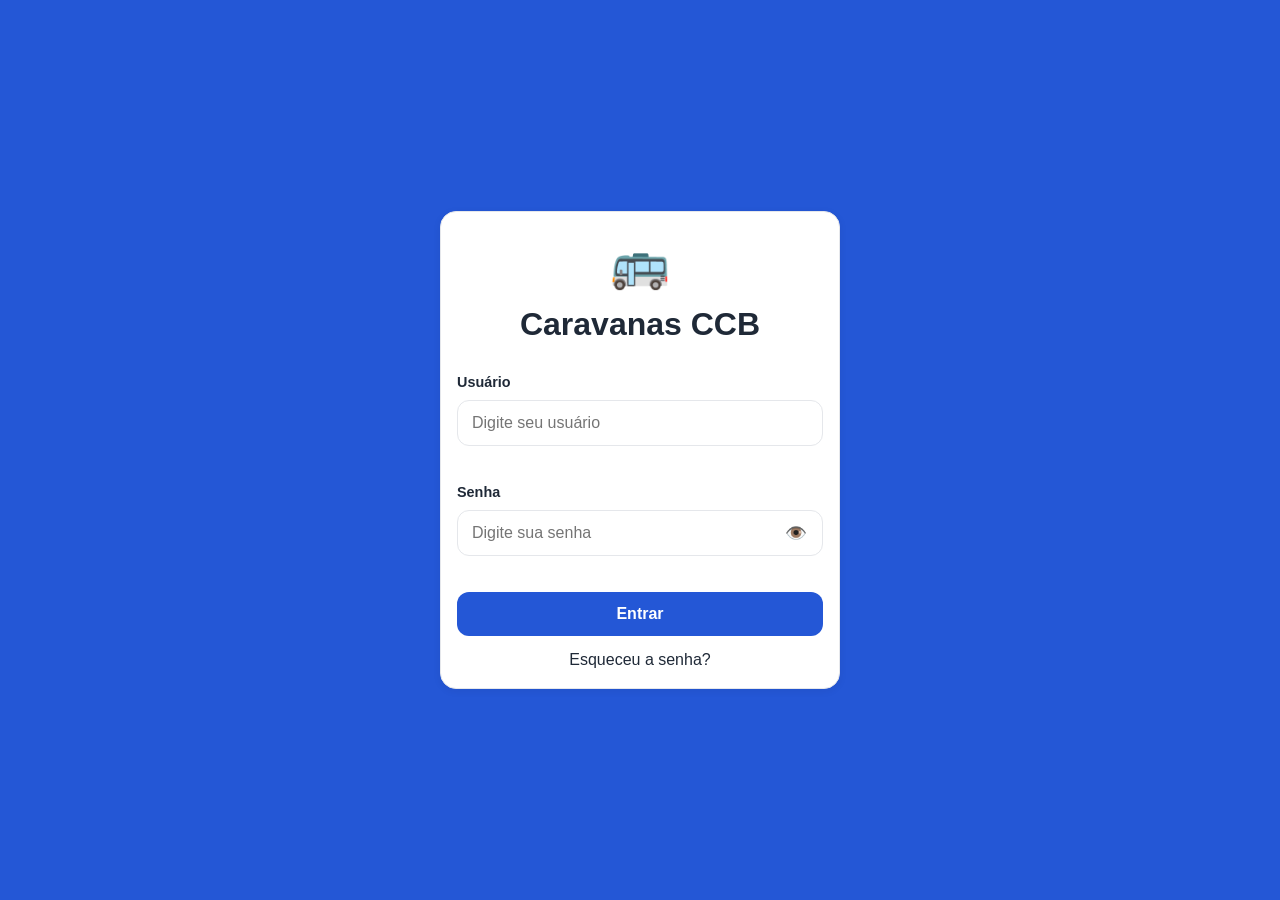
==== pages/associar-participante.html @ 1ebe8676 "first commit of the project" ====
<!DOCTYPE html>
<html lang="pt-BR">
<head>
    <meta charset="UTF-8">
    <meta name="viewport" content="width=device-width, initial-scale=1.0">
    <title>Associar Participante</title>
    <link rel="stylesheet" href="../css/variables.css">
    <link rel="stylesheet" href="../css/reset.css">
    <link rel="stylesheet" href="../css/global.css">
    <link rel="stylesheet" href="../css/components.css">
    <link rel="stylesheet" href="../css/responsive.css">
</head>
<body data-page="associar">
    <header class="page-header">
        <div class="page-header-inner">
            <button class="icon-button" id="backTop" aria-label="Voltar">←</button>
            <h1 class="page-title">Associar Participante</h1>
            <span style="width:40px;"></span>
        </div>
    </header>
    <main id="app" class="page">
        <div class="form-field">
            <label class="form-label" for="caravanaSelect">Caravana</label>
            <select class="form-select" id="caravanaSelect"></select>
        </div>
        <div class="search-field">
            <span class="search-icon" aria-hidden="true">🔍</span>
            <label class="sr-only" for="searchDisponiveis">Pesquisar participantes</label>
            <input class="form-input" id="searchDisponiveis" type="search" placeholder="Pesquisar participantes" autocomplete="off">
        </div>
        <h2>Disponíveis</h2>
        <div id="disponiveisList" class="participante-list" style="margin:12px 0 24px;"></div>
        <h2 id="addedCount">Participantes adicionados (0)</h2>
        <div id="adicionadosList" class="participante-list" style="margin-top:12px;"></div>
        <div class="form-actions">
            <button class="btn btn-secondary" id="cancelAssoc">Cancelar</button>
            <button class="btn btn-primary" id="saveAssoc">Salvar</button>
        </div>
    </main>
    <nav class="bottom-nav" aria-label="Navegação principal">
        <div class="bottom-nav-inner">
            <button class="bottom-nav-item" data-nav="dashboard.html"><span class="bottom-nav-icon" aria-hidden="true">🏠</span><span>Início</span></button>
            <button class="bottom-nav-item" data-nav="caravanas.html"><span class="bottom-nav-icon" aria-hidden="true">🚌</span><span>Caravanas</span></button>
            <button class="bottom-nav-item" data-nav="participantes.html"><span class="bottom-nav-icon" aria-hidden="true">👥</span><span>Participantes</span></button>
            <button class="bottom-nav-item" data-nav="pesquisar-participante.html"><span class="bottom-nav-icon" aria-hidden="true">⋯</span><span>Mais</span></button>
        </div>
    </nav>
    <script src="../js/storage.js"></script>
    <script src="../js/seed.js"></script>
    <script src="../js/state.js"></script>
    <script src="../js/utils.js"></script>
    <script src="../js/validation.js"></script>
    <script src="../js/caravanas.js"></script>
    <script src="../js/participantes.js"></script>
    <script src="../js/associacoes.js"></script>
    <script src="../js/navigation.js"></script>
    <script src="../js/app.js"></script>
    <script>
        document.getElementById('backTop').addEventListener('click', function () { goBack('caravanas.html'); });
    </script>
</body>
</html>
---- css/variables.css ----
:root {
    --color-primary: #2457d6;
    --color-primary-dark: #1743ad;
    --color-primary-light: #e8eefc;
    --color-success: #1e9b50;
    --color-success-bg: #e6f6ec;
    --color-danger: #e53935;
    --color-danger-bg: #fdecea;
    --color-warning: #f59e0b;
    --color-warning-bg: #fef5e3;
    --color-info: #3b82f6;
    --color-background: #f8f9fc;
    --color-surface: #ffffff;
    --color-text: #1f2937;
    --color-text-secondary: #6b7280;
    --color-border: #e5e7eb;
    --radius-sm: 8px;
    --radius-md: 12px;
    --radius-lg: 16px;
    --spacing-xs: 4px;
    --spacing-sm: 8px;
    --spacing-md: 16px;
    --spacing-lg: 24px;
    --spacing-xl: 32px;
    --shadow-sm: 0 2px 8px rgba(0, 0, 0, 0.06);
    --shadow-md: 0 6px 18px rgba(0, 0, 0, 0.08);
    --max-width: 1200px;
    --bottom-nav-height: 64px;
}
---- css/global.css ----
body {
    font-family: Arial, Helvetica, sans-serif;
    background: var(--color-background);
    color: var(--color-text);
    line-height: 1.5;
}

#app {
    min-height: 100vh;
}

.container {
    width: min(100%, var(--max-width));
    margin: 0 auto;
    padding: var(--spacing-md);
    padding-bottom: calc(var(--bottom-nav-height) + var(--spacing-md));
}

.page-header {
    display: flex;
    align-items: center;
    gap: var(--spacing-md);
    min-height: 56px;
    padding: var(--spacing-sm) var(--spacing-md);
    background: var(--color-surface);
    border-bottom: 1px solid var(--color-border);
    position: sticky;
    top: 0;
    z-index: 10;
}

.page-header-inner {
    width: min(100%, var(--max-width));
    margin: 0 auto;
    display: flex;
    align-items: center;
    gap: var(--spacing-md);
}

.page-title {
    font-size: 1.125rem;
    font-weight: 700;
    flex: 1;
    text-align: center;
}

.page-header .page-title {
    text-align: center;
}

.page-subtitle {
    color: var(--color-text-secondary);
    font-size: 0.9rem;
    margin-bottom: var(--spacing-md);
}

main.page {
    width: min(100%, var(--max-width));
    margin: 0 auto;
    padding: var(--spacing-md);
    padding-bottom: calc(var(--bottom-nav-height) + var(--spacing-lg));
}

button:focus-visible,
input:focus-visible,
select:focus-visible,
a:focus-visible {
    outline: 3px solid rgba(36, 87, 214, 0.25);
    outline-offset: 2px;
}

.info-note {
    background: var(--color-primary-light);
    border: 1px solid var(--color-border);
    border-radius: var(--radius-md);
    padding: var(--spacing-sm) var(--spacing-md);
    font-size: 0.85rem;
    color: var(--color-text-secondary);
    margin-bottom: var(--spacing-md);
}

.sr-only {
    position: absolute;
    width: 1px;
    height: 1px;
    overflow: hidden;
    clip: rect(0, 0, 0, 0);
}
---- css/components.css ----
/* Botões */
.btn {
    min-height: 44px;
    padding: 10px 18px;
    border: none;
    border-radius: var(--radius-md);
    font-weight: 600;
    cursor: pointer;
    transition: transform 0.2s ease, opacity 0.2s ease;
    display: inline-flex;
    align-items: center;
    justify-content: center;
    gap: var(--spacing-sm);
    font-size: 1rem;
}

.btn:active {
    transform: scale(0.98);
}

.btn-primary {
    background: var(--color-primary);
    color: #fff;
}

.btn-primary:hover {
    background: var(--color-primary-dark);
}

.btn-success {
    background: var(--color-success);
    color: #fff;
}

.btn-danger {
    background: var(--color-danger);
    color: #fff;
}

.btn-secondary {
    background: var(--color-surface);
    color: var(--color-text);
    border: 1px solid var(--color-border);
}

.btn-block {
    width: 100%;
}

.btn:disabled {
    opacity: 0.5;
    cursor: not-allowed;
}

.icon-button {
    width: 40px;
    height: 40px;
    border-radius: 50%;
    border: 1px solid var(--color-border);
    background: var(--color-surface);
    cursor: pointer;
    display: inline-flex;
    align-items: center;
    justify-content: center;
    font-size: 1.2rem;
    flex-shrink: 0;
}

/* Formulários */
.form-field {
    display: flex;
    flex-direction: column;
    gap: 6px;
    margin-bottom: var(--spacing-md);
}

.form-label {
    font-weight: 600;
    font-size: 0.9rem;
}

.form-input, .form-select {
    min-height: 44px;
    padding: 10px 14px;
    border: 1px solid var(--color-border);
    border-radius: var(--radius-md);
    background: var(--color-surface);
    font-size: 1rem;
    width: 100%;
}

.form-input:focus, .form-select:focus {
    border-color: var(--color-primary);
}

.form-input-invalid {
    border-color: var(--color-danger);
}

.form-error {
    color: var(--color-danger);
    font-size: 0.8rem;
    min-height: 1.1em;
}

.form-actions {
    display: flex;
    gap: var(--spacing-md);
    margin-top: var(--spacing-lg);
}

.form-actions .btn {
    flex: 1;
}

/* Cards */
.card {
    background: var(--color-surface);
    border: 1px solid var(--color-border);
    border-radius: var(--radius-lg);
    box-shadow: var(--shadow-sm);
    padding: var(--spacing-md);
    transition: transform 0.2s ease, box-shadow 0.2s ease;
}

.card-clickable {
    cursor: pointer;
}

.card-clickable:hover {
    transform: translateY(-2px);
    box-shadow: var(--shadow-md);
}

.caravana-card {
    display: flex;
    gap: var(--spacing-md);
    align-items: center;
    margin-bottom: var(--spacing-md);
    border-left: 5px solid var(--color-primary);
}

.caravana-card-body {
    flex: 1;
}

.caravana-card-route {
    font-weight: 700;
    font-size: 1rem;
}

.caravana-card-meta {
    color: var(--color-text-secondary);
    font-size: 0.85rem;
}

.caravana-card-arrow {
    color: var(--color-text-secondary);
    font-size: 1.4rem;
}

.participante-card {
    display: flex;
    align-items: center;
    gap: var(--spacing-md);
    margin-bottom: var(--spacing-sm);
}

.participante-card-info {
    flex: 1;
    min-width: 0;
}

.participante-card-name {
    font-weight: 600;
}

.participante-card-cpf {
    color: var(--color-text-secondary);
    font-size: 0.85rem;
}

/* Avatar */
.avatar {
    width: 44px;
    height: 44px;
    border-radius: 50%;
    background: var(--color-primary-light);
    color: var(--color-primary-dark);
    display: inline-flex;
    align-items: center;
    justify-content: center;
    font-weight: 700;
    flex-shrink: 0;
    text-transform: uppercase;
}

.avatar-lg {
    width: 64px;
    height: 64px;
    font-size: 1.4rem;
}

/* Badges */
.status-badge {
    display: inline-block;
    padding: 4px 12px;
    border-radius: 999px;
    font-size: 0.8rem;
    font-weight: 700;
}

.status-paid {
    background: var(--color-success-bg);
    color: var(--color-success);
}

.status-pending {
    background: var(--color-danger-bg);
    color: var(--color-danger);
}

/* Busca */
.search-field {
    position: relative;
    margin-bottom: var(--spacing-md);
}

.search-field .form-input {
    padding-left: 40px;
}

.search-icon {
    position: absolute;
    left: 12px;
    top: 50%;
    transform: translateY(-50%);
    color: var(--color-text-secondary);
}

/* Filtros */
.filter-row {
    display: flex;
    gap: var(--spacing-sm);
    margin-bottom: var(--spacing-md);
}

.filter-btn {
    flex: 1;
    min-height: 40px;
    border-radius: 999px;
    border: 1px solid var(--color-border);
    background: var(--color-surface);
    cursor: pointer;
    font-weight: 600;
    font-size: 0.9rem;
}

.filter-btn.active {
    background: var(--color-primary);
    color: #fff;
    border-color: var(--color-primary);
}

/* Bottom nav */
.bottom-nav {
    position: fixed;
    bottom: 0;
    left: 0;
    right: 0;
    background: var(--color-surface);
    border-top: 1px solid var(--color-border);
    display: flex;
    height: var(--bottom-nav-height);
    z-index: 20;
}

.bottom-nav-inner {
    width: min(100%, var(--max-width));
    margin: 0 auto;
    display: flex;
}

.bottom-nav-item {
    flex: 1;
    display: flex;
    flex-direction: column;
    align-items: center;
    justify-content: center;
    gap: 2px;
    color: var(--color-text-secondary);
    font-size: 0.75rem;
    font-weight: 600;
    border: none;
    background: none;
    cursor: pointer;
}

.bottom-nav-item.active {
    color: var(--color-primary);
}

.bottom-nav-icon {
    font-size: 1.3rem;
}

/* Abas */
.tabs {
    display: flex;
    gap: var(--spacing-sm);
    margin: var(--spacing-md) 0;
    border-bottom: 1px solid var(--color-border);
}

.tab-btn {
    flex: 1;
    padding: 12px;
    border: none;
    background: none;
    font-weight: 700;
    cursor: pointer;
    color: var(--color-text-secondary);
    border-bottom: 3px solid transparent;
}

.tab-btn.active {
    color: var(--color-primary);
    border-bottom-color: var(--color-primary);
}

/* Modal */
.modal-overlay {
    position: fixed;
    inset: 0;
    background: rgba(0, 0, 0, 0.45);
    display: flex;
    align-items: center;
    justify-content: center;
    padding: var(--spacing-md);
    z-index: 50;
}

.modal-overlay[hidden] {
    display: none;
}

.modal {
    background: var(--color-surface);
    border-radius: var(--radius-lg);
    padding: var(--spacing-lg);
    width: min(100%, 420px);
    box-shadow: var(--shadow-md);
}

.modal-actions {
    display: flex;
    gap: var(--spacing-md);
    margin-top: var(--spacing-lg);
}

.modal-actions .btn {
    flex: 1;
}

/* Toast */
.toast-container {
    position: fixed;
    bottom: calc(var(--bottom-nav-height) + var(--spacing-md));
    left: 50%;
    transform: translateX(-50%);
    z-index: 60;
    display: flex;
    flex-direction: column;
    gap: var(--spacing-sm);
    width: min(92%, 420px);
}

.toast {
    padding: 12px 16px;
    border-radius: var(--radius-md);
    color: #fff;
    font-weight: 600;
    box-shadow: var(--shadow-md);
    animation: toast-in 0.2s ease;
}

.toast-success { background: var(--color-success); }
.toast-error { background: var(--color-danger); }
.toast-info { background: var(--color-info); }

@keyframes toast-in {
    from { opacity: 0; transform: translateY(8px); }
    to { opacity: 1; transform: none; }
}

/* Empty state */
.empty-state {
    text-align: center;
    padding: var(--spacing-xl);
    color: var(--color-text-secondary);
}

/* Resumo */
.summary-row {
    display: grid;
    grid-template-columns: repeat(3, 1fr);
    gap: var(--spacing-md);
    margin-bottom: var(--spacing-md);
}

.summary-card {
    text-align: center;
}

.summary-card strong {
    display: block;
    font-size: 1.6rem;
}

.summary-card span {
    color: var(--color-text-secondary);
    font-size: 0.85rem;
}

/* Lista numerada */
.ordered-list {
    display: flex;
    flex-direction: column;
    gap: var(--spacing-sm);
}

.ordered-list-item {
    display: flex;
    align-items: center;
    gap: var(--spacing-md);
}

/* Dashboard */
.hero-card {
    background: var(--color-primary);
    color: #fff;
    border-radius: var(--radius-lg);
    padding: var(--spacing-lg);
    margin-bottom: var(--spacing-md);
}

.shortcut-grid {
    display: grid;
    grid-template-columns: 1fr 1fr;
    gap: var(--spacing-md);
    margin-bottom: var(--spacing-lg);
}

.shortcut-card {
    text-align: center;
    padding: var(--spacing-lg) var(--spacing-md);
}

.shortcut-card .shortcut-icon {
    font-size: 2rem;
    display: block;
    margin-bottom: var(--spacing-sm);
}

/* Login */
.login-page {
    min-height: 100vh;
    background: var(--color-primary);
    display: flex;
    align-items: center;
    justify-content: center;
    padding: var(--spacing-md);
}

.login-card {
    width: min(100%, 400px);
}

.login-logo {
    font-size: 3rem;
    text-align: center;
}

.login-title {
    text-align: center;
    margin-bottom: var(--spacing-lg);
}

.password-wrap {
    position: relative;
}

.password-toggle {
    position: absolute;
    right: 8px;
    top: 50%;
    transform: translateY(-50%);
    border: none;
    background: none;
    cursor: pointer;
    font-size: 1.1rem;
    padding: 8px;
}

/* Ações de linha */
.row-actions {
    display: flex;
    gap: var(--spacing-sm);
}

.btn-icon {
    min-width: 40px;
    min-height: 40px;
    border-radius: var(--radius-sm);
    border: 1px solid var(--color-border);
    background: var(--color-surface);
    cursor: pointer;
    font-size: 1rem;
}

.btn-icon-danger {
    color: var(--color-danger);
    border-color: var(--color-danger);
}
---- css/responsive.css ----
@media (min-width: 768px) {
    .shortcut-grid {
        grid-template-columns: repeat(4, 1fr);
    }

    .caravana-list, .participante-list {
        display: grid;
        grid-template-columns: 1fr 1fr;
        gap: var(--spacing-md);
    }

    .caravana-list .caravana-card,
    .participante-list .participante-card {
        margin-bottom: 0;
    }

    .form-actions {
        max-width: 480px;
    }
}

@media (min-width: 1024px) {
    .caravana-list {
        grid-template-columns: 1fr 1fr 1fr;
    }

    .participante-list {
        grid-template-columns: 1fr 1fr;
    }

    .bottom-nav-icon {
        font-size: 1.1rem;
    }
}

@media print {
    .bottom-nav, .page-header, .no-print, .toast-container, .form-actions, .btn {
        display: none !important;
    }

    body {
        background: #fff;
    }

    main.page, .container {
        padding: 0;
        max-width: 100%;
    }

    .card {
        box-shadow: none;
        break-inside: avoid;
    }
}

@media (prefers-reduced-motion: reduce) {
    *,
    *::before,
    *::after {
        animation-duration: 0.01ms !important;
        animation-iteration-count: 1 !important;
        transition-duration: 0.01ms !important;
        scroll-behavior: auto !important;
    }
}
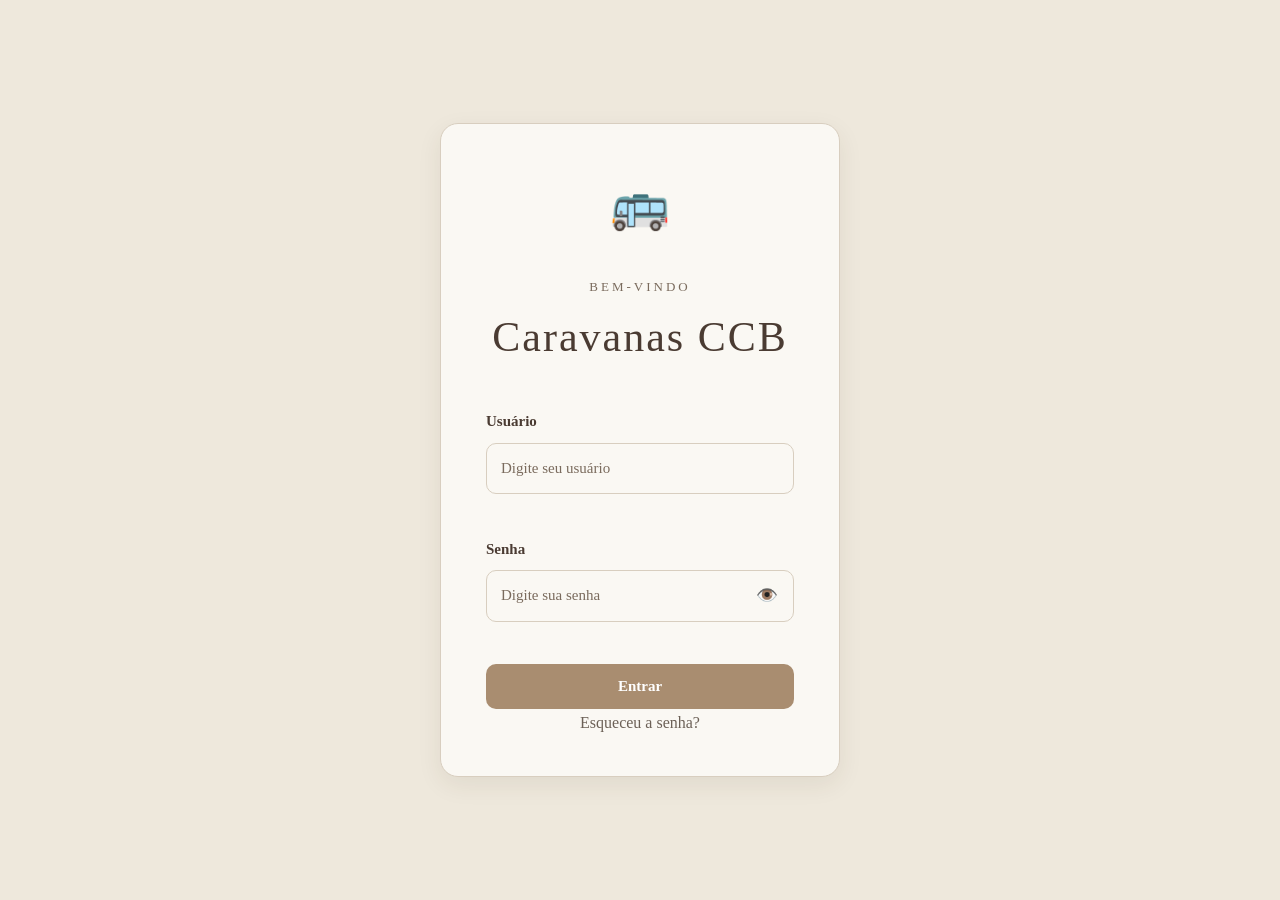
==== commit 92ff2c0c: "fix: restyling of the project standards" ====
--- a/pages/associar-participante.html
+++ b/pages/associar-participante.html
@@ -13,28 +13,28 @@
 <body data-page="associar">
     <header class="page-header">
         <div class="page-header-inner">
-            <button class="icon-button" id="backTop" aria-label="Voltar">←</button>
+            <button class="btn btn--icon" id="backTop" aria-label="Voltar">←</button>
             <h1 class="page-title">Associar Participante</h1>
-            <span style="width:40px;"></span>
+            <span class="header-spacer"></span>
         </div>
     </header>
     <main id="app" class="page">
-        <div class="form-field">
-            <label class="form-label" for="caravanaSelect">Caravana</label>
-            <select class="form-select" id="caravanaSelect"></select>
+        <div class="form-group">
+            <label class="label" for="caravanaSelect">Caravana</label>
+            <select class="select" id="caravanaSelect"></select>
         </div>
         <div class="search-field">
             <span class="search-icon" aria-hidden="true">🔍</span>
             <label class="sr-only" for="searchDisponiveis">Pesquisar participantes</label>
-            <input class="form-input" id="searchDisponiveis" type="search" placeholder="Pesquisar participantes" autocomplete="off">
+            <input class="field" id="searchDisponiveis" type="search" placeholder="Pesquisar participantes" autocomplete="off">
         </div>
-        <h2>Disponíveis</h2>
-        <div id="disponiveisList" class="participante-list" style="margin:12px 0 24px;"></div>
-        <h2 id="addedCount">Participantes adicionados (0)</h2>
-        <div id="adicionadosList" class="participante-list" style="margin-top:12px;"></div>
+        <h2 class="section-title">Disponíveis</h2>
+        <div id="disponiveisList" class="participante-list stack-gap"></div>
+        <h2 class="section-title" id="addedCount">Participantes adicionados (0)</h2>
+        <div id="adicionadosList" class="participante-list stack-gap"></div>
         <div class="form-actions">
-            <button class="btn btn-secondary" id="cancelAssoc">Cancelar</button>
-            <button class="btn btn-primary" id="saveAssoc">Salvar</button>
+            <button class="btn btn--secondary" id="cancelAssoc">Cancelar</button>
+            <button class="btn btn--primary" id="saveAssoc">Salvar</button>
         </div>
     </main>
     <nav class="bottom-nav" aria-label="Navegação principal">
--- a/css/variables.css
+++ b/css/variables.css
@@ -1,29 +1,92 @@
 :root {
-    --color-primary: #2457d6;
-    --color-primary-dark: #1743ad;
-    --color-primary-light: #e8eefc;
-    --color-success: #1e9b50;
-    --color-success-bg: #e6f6ec;
-    --color-danger: #e53935;
-    --color-danger-bg: #fdecea;
-    --color-warning: #f59e0b;
-    --color-warning-bg: #fef5e3;
-    --color-info: #3b82f6;
-    --color-background: #f8f9fc;
-    --color-surface: #ffffff;
-    --color-text: #1f2937;
-    --color-text-secondary: #6b7280;
-    --color-border: #e5e7eb;
-    --radius-sm: 8px;
-    --radius-md: 12px;
-    --radius-lg: 16px;
-    --spacing-xs: 4px;
-    --spacing-sm: 8px;
-    --spacing-md: 16px;
-    --spacing-lg: 24px;
-    --spacing-xl: 32px;
-    --shadow-sm: 0 2px 8px rgba(0, 0, 0, 0.06);
-    --shadow-md: 0 6px 18px rgba(0, 0, 0, 0.08);
+    /* Fundo */
+    --color-bg: #f5f1e8;
+    --color-bg-alt: #eee8dc;
+    --color-bg-surface: #faf8f3;
+    --color-bg-card: #faf8f3;
+    --color-bg-hero: #eee8dc;
+
+    /* Destaque */
+    --color-accent: #a98d70;
+    --color-accent-hover: #967a5f;
+    --color-accent-light: #d8cebf;
+
+    /* Texto */
+    --color-text: #40372f;
+    --color-text-heading: #4a3b32;
+    --color-text-muted: #6c6157;
+    --color-text-light: #7a6b5d;
+    --color-text-on-accent: #ffffff;
+
+    /* Borda e sombra */
+    --color-border: #d8cebf;
+    --color-border-light: #e4dccf;
+    --color-shadow: rgba(60, 45, 30, 0.08);
+    --color-shadow-md: rgba(60, 45, 30, 0.12);
+    --color-shadow-lg: rgba(50, 40, 30, 0.15);
+
+    /* Foco */
+    --color-focus: #a98d70;
+    --color-focus-ring: rgba(169, 141, 112, 0.18);
+
+    /* Botão */
+    --color-btn-primary: #a98d70;
+    --color-btn-primary-hover: #967a5f;
+    --color-btn-secondary-bg: #ebe4d8;
+    --color-btn-secondary-text: #6c6157;
+    --color-btn-secondary-hover: #d8cebf;
+
+    /* Status — usar SOMENTE em badge de pagamento, erro de campo e toast */
+    --color-success: #5a9a6e;
+    --color-success-bg: #e7f2ea;
+    --color-danger: #c94444;
+    --color-danger-bg: #f9e9e7;
+    --color-overlay: rgba(64, 55, 47, 0.5);
+
+    /* Fonte */
+    --font-heading: Georgia, "Times New Roman", "Palatino Linotype", serif;
+    --font-body: Georgia, "Times New Roman", serif;
+    --font-ui: -apple-system, BlinkMacSystemFont, "Segoe UI", sans-serif;
+
+    /* Espaço */
+    --space-xs: 8px;
+    --space-sm: 16px;
+    --space-md: 25px;
+    --space-lg: 45px;
+    --space-xl: 70px;
+    --space-2xl: 100px;
+
+    /* Layout */
     --max-width: 1200px;
+    --max-width-narrow: 900px;
+    --max-width-form: 700px;
+    --content-padding: 25px;
     --bottom-nav-height: 64px;
+
+    /* Raio */
+    --radius-sm: 6px;
+    --radius-md: 10px;
+    --radius-lg: 18px;
+
+    /* Transição */
+    --transition-fast: 0.2s ease;
+    --transition-base: 0.3s ease;
+    --transition-slow: 0.5s cubic-bezier(0.4, 0, 0.2, 1);
 }
+
+@media (max-width: 768px) {
+    :root {
+        --content-padding: 18px;
+        --space-lg: 35px;
+        --space-xl: 50px;
+        --space-2xl: 70px;
+    }
+}
+
+@media (max-width: 480px) {
+    :root {
+        --content-padding: 14px;
+        --space-lg: 28px;
+        --space-xl: 40px;
+    }
+}
--- a/css/global.css
+++ b/css/global.css
@@ -1,29 +1,80 @@
-body {
-    font-family: Arial, Helvetica, sans-serif;
-    background: var(--color-background);
-    color: var(--color-text);
-    line-height: 1.5;
-}
-
+/* ---------- Base ---------- */
 #app {
-    min-height: 100vh;
+    flex: 1;
+    width: 100%;
+}
+
+/* ---------- Tipografia ---------- */
+h1, h2, h3, h4 {
+    font-family: var(--font-heading);
+    font-weight: normal;
+    color: var(--color-text-heading);
+    line-height: 1.3;
+}
+
+h1 {
+    font-size: clamp(28px, 5vw, 42px);
+    letter-spacing: 2px;
+}
+
+h2 {
+    font-size: clamp(22px, 4vw, 40px);
+    letter-spacing: 1px;
+}
+
+h3 {
+    font-size: clamp(18px, 3vw, 22px);
+}
+
+p {
+    font-size: 17px;
+    line-height: 1.7;
+    color: var(--color-text-muted);
+    margin-bottom: 15px;
+}
+
+.eyebrow {
+    font-family: var(--font-heading);
+    font-size: 13px;
+    letter-spacing: 3px;
+    text-transform: uppercase;
+    color: var(--color-text-light);
+    display: block;
+    margin: 30px 0 12px;
+}
+
+.eyebrow:first-child {
+    margin-top: 0;
+}
+
+.lead {
+    font-style: italic;
+    font-size: 17px;
+    line-height: 1.7;
+    color: var(--color-text-muted);
+    margin-bottom: 35px;
+}
+
+/* ---------- Layout ---------- */
+.page {
+    max-width: var(--max-width);
+    margin: 0 auto;
+    padding: 70px var(--content-padding);
+    padding-bottom: calc(var(--bottom-nav-height) + var(--space-lg));
+    width: 100%;
 }
 
 .container {
-    width: min(100%, var(--max-width));
-    margin: 0 auto;
-    padding: var(--spacing-md);
-    padding-bottom: calc(var(--bottom-nav-height) + var(--spacing-md));
-}
-
+    width: 100%;
+    max-width: var(--max-width);
+    margin: 0 auto;
+    padding: 0 var(--content-padding);
+}
+
+/* ---------- Topbar do app (transposição da nav do guia) ---------- */
 .page-header {
-    display: flex;
-    align-items: center;
-    gap: var(--spacing-md);
-    min-height: 56px;
-    padding: var(--spacing-sm) var(--spacing-md);
-    background: var(--color-surface);
-    border-bottom: 1px solid var(--color-border);
+    background: var(--color-bg-surface);
+    border-bottom: 1px solid var(--color-border-light);
     position: sticky;
     top: 0;
     z-index: 10;
@@ -34,55 +85,156 @@
     margin: 0 auto;
     display: flex;
     align-items: center;
-    gap: var(--spacing-md);
+    gap: var(--space-sm);
+    min-height: 56px;
+    padding: var(--space-xs) var(--content-padding);
 }
 
 .page-title {
-    font-size: 1.125rem;
-    font-weight: 700;
+    font-family: var(--font-heading);
+    font-weight: normal;
+    font-size: clamp(18px, 3vw, 22px);
+    letter-spacing: 1px;
+    color: var(--color-text-heading);
     flex: 1;
     text-align: center;
 }
 
-.page-header .page-title {
-    text-align: center;
-}
-
 .page-subtitle {
-    color: var(--color-text-secondary);
-    font-size: 0.9rem;
-    margin-bottom: var(--spacing-md);
-}
-
-main.page {
-    width: min(100%, var(--max-width));
-    margin: 0 auto;
-    padding: var(--spacing-md);
-    padding-bottom: calc(var(--bottom-nav-height) + var(--spacing-lg));
-}
-
-button:focus-visible,
-input:focus-visible,
-select:focus-visible,
-a:focus-visible {
-    outline: 3px solid rgba(36, 87, 214, 0.25);
-    outline-offset: 2px;
-}
-
-.info-note {
-    background: var(--color-primary-light);
-    border: 1px solid var(--color-border);
-    border-radius: var(--radius-md);
-    padding: var(--spacing-sm) var(--spacing-md);
-    font-size: 0.85rem;
-    color: var(--color-text-secondary);
-    margin-bottom: var(--spacing-md);
-}
-
+    color: var(--color-text-muted);
+    font-size: 15px;
+    margin-bottom: var(--space-sm);
+}
+
+.header-spacer {
+    width: 40px;
+    flex-shrink: 0;
+}
+
+.detail-head {
+    display: flex;
+    gap: 12px;
+    align-items: center;
+}
+
+.detail-head-body {
+    flex: 1;
+    min-width: 0;
+}
+
+.detail-head .page-subtitle {
+    margin: 0;
+}
+
+/* ---------- Faixa editorial ---------- */
+.page-hero {
+    text-align: center;
+    padding: 80px 20px 50px;
+    background: var(--color-bg-hero);
+    border: 1px solid var(--color-border-light);
+    border-radius: var(--radius-lg);
+    margin-bottom: var(--space-md);
+    box-shadow: 0 8px 25px var(--color-shadow);
+}
+
+.page-hero h1,
+.page-hero h2 {
+    font-family: var(--font-heading);
+    font-size: clamp(28px, 5vw, 42px);
+    font-weight: normal;
+    letter-spacing: 2px;
+    color: var(--color-text-heading);
+    margin-bottom: 15px;
+}
+
+.page-hero p {
+    font-size: 18px;
+    color: var(--color-text-light);
+    font-style: italic;
+    margin: 0;
+}
+
+/* ---------- Título de seção ---------- */
+.section-header {
+    text-align: center;
+    margin-bottom: var(--space-lg);
+}
+
+.section-header h2 {
+    margin-bottom: 10px;
+}
+
+.section-header span,
+.divider {
+    display: block;
+    width: 70px;
+    height: 2px;
+    background: var(--color-accent);
+    margin: 0 auto;
+}
+
+.divider--left {
+    margin: 40px 0;
+}
+
+.section-title {
+    margin-bottom: var(--space-sm);
+}
+
+/* ---------- Utilitários ---------- */
 .sr-only {
     position: absolute;
     width: 1px;
     height: 1px;
+    padding: 0;
+    margin: -1px;
     overflow: hidden;
     clip: rect(0, 0, 0, 0);
-}
+    white-space: nowrap;
+    border: 0;
+}
+
+.reveal {
+    opacity: 0;
+    transform: translateY(30px);
+}
+
+.reveal.revealed {
+    opacity: 1;
+    transform: translateY(0);
+    transition: opacity 0.7s cubic-bezier(0.4, 0, 0.2, 1), transform 0.7s cubic-bezier(0.4, 0, 0.2, 1);
+}
+
+.info-note {
+    background: var(--color-bg-alt);
+    border: 1px solid var(--color-border-light);
+    border-radius: var(--radius-md);
+    padding: var(--space-xs) var(--space-sm);
+    font-size: 15px;
+    font-style: italic;
+    color: var(--color-text-muted);
+    margin-bottom: var(--space-md);
+}
+
+.empty-state {
+    text-align: center;
+    font-style: italic;
+    color: var(--color-text-muted);
+    padding: var(--space-lg) var(--space-sm);
+}
+
+.footer {
+    text-align: center;
+    padding: 35px 20px;
+    background: var(--color-bg-alt);
+    color: var(--color-text-light);
+    font-size: 14px;
+    border-top: 1px solid var(--color-border-light);
+    margin-top: auto;
+}
+
+.footer p {
+    margin: 0;
+    font-size: 14px;
+    color: var(--color-text-light);
+}
--- a/css/components.css
+++ b/css/components.css
@@ -1,50 +1,78 @@
-/* Botões */
+/* ==========================================================
+   Componentes — Sistema Editorial (canônico + aliases legados)
+   Canônico: .btn--*, .field, .card--clickable, .nav-item, .is-active
+   Alias legado: .btn-primary, .form-input, .card-clickable, .active …
+   ========================================================== */
+
+/* ---------- Botões ---------- */
 .btn {
+    display: inline-flex;
+    align-items: center;
+    justify-content: center;
+    gap: var(--space-xs);
     min-height: 44px;
-    padding: 10px 18px;
+    padding: 12px 28px;
     border: none;
     border-radius: var(--radius-md);
-    font-weight: 600;
+    font-family: var(--font-body);
+    font-size: 15px;
+    font-weight: bold;
+    line-height: 1.4;
     cursor: pointer;
-    transition: transform 0.2s ease, opacity 0.2s ease;
-    display: inline-flex;
-    align-items: center;
-    justify-content: center;
-    gap: var(--spacing-sm);
-    font-size: 1rem;
+    transition: background var(--transition-fast), transform var(--transition-fast), box-shadow var(--transition-fast);
 }
 
 .btn:active {
     transform: scale(0.98);
 }
 
+.btn--primary,
 .btn-primary {
-    background: var(--color-primary);
-    color: #fff;
-}
-
+    background: var(--color-btn-primary);
+    color: var(--color-text-on-accent);
+}
+
+.btn--primary:hover,
 .btn-primary:hover {
-    background: var(--color-primary-dark);
+    background: var(--color-btn-primary-hover);
+    box-shadow: 0 4px 16px rgba(169, 141, 112, 0.3);
+    transform: translateY(-1px);
+}
+
+.btn--secondary,
+.btn-secondary {
+    background: var(--color-btn-secondary-bg);
+    color: var(--color-btn-secondary-text);
+}
+
+.btn--secondary:hover,
+.btn-secondary:hover {
+    background: var(--color-btn-secondary-hover);
+}
+
+.btn--danger,
+.btn-danger,
+.btn-success {
+    color: var(--color-text-on-accent);
+}
+
+.btn--danger,
+.btn-danger {
+    background: var(--color-danger);
 }
 
 .btn-success {
     background: var(--color-success);
-    color: #fff;
-}
-
-.btn-danger {
-    background: var(--color-danger);
-    color: #fff;
-}
-
-.btn-secondary {
-    background: var(--color-surface);
-    color: var(--color-text);
-    border: 1px solid var(--color-border);
-}
-
+}
+
+.btn--block,
 .btn-block {
     width: 100%;
+}
+
+.btn--pill {
+    border-radius: 50px;
+    font-size: 14px;
 }
 
 .btn:disabled {
@@ -52,47 +80,114 @@
     cursor: not-allowed;
 }
 
-.icon-button {
+/* Botão ícone (topbar, linhas) — alias: .icon-button / .btn-icon */
+.btn--icon,
+.icon-button,
+.btn-icon {
+    min-width: 40px;
+    min-height: 40px;
     width: 40px;
     height: 40px;
+    padding: 0;
     border-radius: 50%;
     border: 1px solid var(--color-border);
-    background: var(--color-surface);
+    background: var(--color-bg-surface);
+    color: var(--color-text-heading);
     cursor: pointer;
     display: inline-flex;
     align-items: center;
     justify-content: center;
     font-size: 1.2rem;
     flex-shrink: 0;
-}
-
-/* Formulários */
-.form-field {
-    display: flex;
-    flex-direction: column;
-    gap: 6px;
-    margin-bottom: var(--spacing-md);
-}
-
-.form-label {
-    font-weight: 600;
-    font-size: 0.9rem;
-}
-
-.form-input, .form-select {
+    transition: background var(--transition-fast), transform var(--transition-fast);
+}
+
+.btn--icon:hover,
+.icon-button:hover,
+.btn-icon:hover {
+    background: var(--color-bg-alt);
+    transform: translateY(-1px);
+}
+
+.btn--icon-danger,
+.btn-icon-danger {
+    color: var(--color-danger);
+    border-color: var(--color-danger);
+}
+
+/* ---------- Campos e formulário ---------- */
+.field,
+.form-input,
+.select,
+.form-select,
+.textarea {
+    width: 100%;
     min-height: 44px;
-    padding: 10px 14px;
+    padding: 12px 14px;
     border: 1px solid var(--color-border);
     border-radius: var(--radius-md);
-    background: var(--color-surface);
-    font-size: 1rem;
-    width: 100%;
-}
-
-.form-input:focus, .form-select:focus {
-    border-color: var(--color-primary);
-}
-
+    background: var(--color-bg-surface);
+    color: var(--color-text);
+    font-family: var(--font-body);
+    font-size: 15px;
+    transition: border-color var(--transition-fast), box-shadow var(--transition-fast);
+}
+
+.field::placeholder,
+.form-input::placeholder,
+.textarea::placeholder {
+    color: var(--color-text-light);
+}
+
+.field:focus,
+.form-input:focus,
+.select:focus,
+.form-select:focus,
+.textarea:focus {
+    border-color: var(--color-focus);
+    box-shadow: 0 0 0 3px var(--color-focus-ring);
+    background: #fff;
+    outline: none;
+}
+
+.textarea {
+    resize: vertical;
+    min-height: 110px;
+}
+
+.select,
+.form-select {
+    appearance: none;
+    background-image: url("data:image/svg+xml,%3Csvg xmlns='http://www.w3.org/2000/svg' width='12' height='12' viewBox='0 0 12 12'%3E%3Cpath fill='%236c6157' d='M6 8L1 3h10z'/%3E%3C/svg%3E");
+    background-repeat: no-repeat;
+    background-position: right 14px center;
+    padding-right: 36px;
+    cursor: pointer;
+}
+
+.field--radio,
+.field--check {
+    width: auto;
+    margin-right: 6px;
+    accent-color: var(--color-focus);
+}
+
+.label,
+.form-label {
+    display: block;
+    margin-bottom: 8px;
+    font-weight: bold;
+    color: var(--color-text-heading);
+    font-size: 15px;
+}
+
+.label--inline {
+    display: inline;
+    font-weight: normal;
+    color: var(--color-text-muted);
+}
+
+.field--invalid,
 .form-input-invalid {
     border-color: var(--color-danger);
 }
@@ -103,41 +198,174 @@
     min-height: 1.1em;
 }
 
+.form-box {
+    max-width: var(--max-width-form);
+    margin: 0 auto;
+    background: var(--color-bg-surface);
+    border: 1px solid var(--color-border);
+    border-radius: var(--radius-lg);
+    padding: 40px 45px;
+    box-shadow: 0 8px 25px var(--color-shadow);
+}
+
+.form-group,
+.form-field {
+    display: flex;
+    flex-direction: column;
+    margin-bottom: 28px;
+}
+
+.form-row {
+    display: flex;
+    gap: 24px;
+}
+
+.form-group--half {
+    flex: 1;
+}
+
+.form-fieldset {
+    border: 1px solid var(--color-border-light);
+    border-radius: var(--radius-sm);
+    padding: 20px 24px 16px;
+    margin-bottom: 28px;
+}
+
 .form-actions {
     display: flex;
-    gap: var(--spacing-md);
-    margin-top: var(--spacing-lg);
+    gap: 14px;
+    margin-top: 35px;
+    padding-top: 28px;
+    border-top: 1px solid var(--color-border-light);
 }
 
 .form-actions .btn {
     flex: 1;
 }
 
-/* Cards */
+/* ---------- Busca ---------- */
+.search-field {
+    position: relative;
+    margin-bottom: var(--space-md);
+}
+
+.search-field .field,
+.search-field .form-input {
+    padding-left: 40px;
+}
+
+.search-icon {
+    position: absolute;
+    left: 12px;
+    top: 50%;
+    transform: translateY(-50%);
+    color: var(--color-text-light);
+}
+
+/* ---------- Navegação em pílula (base de tabs e filtros) ---------- */
+.nav {
+    width: 100%;
+    padding: 16px 20px;
+    display: flex;
+    justify-content: center;
+}
+
+.nav-list,
+.tabs,
+.filter-row {
+    display: flex;
+    gap: 6px;
+    padding: 10px 20px;
+    background: var(--color-bg-surface);
+    border: 1px solid var(--color-border);
+    border-radius: 50px;
+}
+
+.tabs {
+    border-radius: var(--radius-md);
+    margin: var(--space-md) 0;
+}
+
+.filter-row {
+    border-radius: 50px;
+    margin-bottom: var(--space-md);
+}
+
+.nav-item,
+.tab-btn,
+.filter-btn {
+    display: block;
+    padding: 10px 22px;
+    border: none;
+    border-radius: 30px;
+    background: none;
+    color: var(--color-text-muted);
+    font-family: var(--font-heading);
+    font-size: 14px;
+    letter-spacing: 0.5px;
+    cursor: pointer;
+    transition: all var(--transition-fast);
+    flex: 1;
+    text-align: center;
+    white-space: nowrap;
+}
+
+.nav-item:hover,
+.tab-btn:hover,
+.filter-btn:hover {
+    background: var(--color-bg-alt);
+    color: var(--color-text-heading);
+    transform: translateY(-1px);
+}
+
+.nav-item.is-active,
+.nav-item.active,
+.tab-btn.is-active,
+.tab-btn.active,
+.filter-btn.is-active,
+.filter-btn.active {
+    background: var(--color-btn-primary);
+    color: var(--color-text-on-accent);
+    box-shadow: 0 4px 12px rgba(169, 141, 112, 0.25);
+    letter-spacing: 0.8px;
+    font-weight: bold;
+}
+
+/* ---------- Cards ---------- */
 .card {
-    background: var(--color-surface);
+    background: var(--color-bg-card);
+    padding: 18px;
     border: 1px solid var(--color-border);
     border-radius: var(--radius-lg);
-    box-shadow: var(--shadow-sm);
-    padding: var(--spacing-md);
-    transition: transform 0.2s ease, box-shadow 0.2s ease;
-}
-
+    box-shadow: 0 8px 25px var(--color-shadow);
+    transition: transform var(--transition-base), box-shadow var(--transition-base);
+}
+
+.card p {
+    font-size: 16px;
+    color: var(--color-text-muted);
+    margin: 0;
+}
+
+.card--clickable,
 .card-clickable {
     cursor: pointer;
 }
 
+.card:hover,
+.card--clickable:hover,
 .card-clickable:hover {
-    transform: translateY(-2px);
-    box-shadow: var(--shadow-md);
-}
-
+    transform: translateY(-5px);
+    box-shadow: 0 12px 30px var(--color-shadow-md);
+}
+
+/* Cartões do app */
 .caravana-card {
     display: flex;
-    gap: var(--spacing-md);
-    align-items: center;
-    margin-bottom: var(--spacing-md);
-    border-left: 5px solid var(--color-primary);
+    gap: var(--space-sm);
+    align-items: center;
+    margin-bottom: var(--space-sm);
+    border-left: 5px solid var(--color-accent);
 }
 
 .caravana-card-body {
@@ -145,25 +373,28 @@
 }
 
 .caravana-card-route {
-    font-weight: 700;
+    font-family: var(--font-heading);
+    font-weight: normal;
+    letter-spacing: 0.5px;
     font-size: 1rem;
+    color: var(--color-text-heading);
 }
 
 .caravana-card-meta {
-    color: var(--color-text-secondary);
+    color: var(--color-text-muted);
     font-size: 0.85rem;
 }
 
 .caravana-card-arrow {
-    color: var(--color-text-secondary);
+    color: var(--color-accent);
     font-size: 1.4rem;
 }
 
 .participante-card {
     display: flex;
     align-items: center;
-    gap: var(--spacing-md);
-    margin-bottom: var(--spacing-sm);
+    gap: var(--space-sm);
+    margin-bottom: var(--space-sm);
 }
 
 .participante-card-info {
@@ -172,25 +403,103 @@
 }
 
 .participante-card-name {
-    font-weight: 600;
+    font-family: var(--font-heading);
+    color: var(--color-text-heading);
 }
 
 .participante-card-cpf {
-    color: var(--color-text-secondary);
+    color: var(--color-text-muted);
     font-size: 0.85rem;
 }
 
-/* Avatar */
+.caravana-list,
+.participante-list {
+    display: flex;
+    flex-direction: column;
+}
+
+/* ---------- Grade editorial ---------- */
+.grid-2,
+.shortcut-grid,
+.summary-row {
+    display: grid;
+    gap: 35px;
+    margin-bottom: 65px;
+}
+
+.grid-2,
+.shortcut-grid {
+    grid-template-columns: repeat(2, 1fr);
+}
+
+.summary-row {
+    grid-template-columns: repeat(3, 1fr);
+    gap: var(--space-sm);
+    margin-bottom: var(--space-md);
+    margin-top: var(--space-sm);
+}
+
+.summary-card {
+    text-align: center;
+}
+
+.summary-card strong {
+    display: block;
+    font-size: 1.6rem;
+    font-family: var(--font-heading);
+    font-weight: normal;
+    color: var(--color-text-heading);
+}
+
+.summary-card span {
+    color: var(--color-text-muted);
+    font-size: 0.85rem;
+}
+
+.shortcut-card {
+    text-align: center;
+    padding: var(--space-lg) var(--space-md);
+}
+
+.shortcut-card h3 {
+    margin: 8px 0 4px;
+}
+
+.shortcut-card .shortcut-icon {
+    font-size: 2rem;
+    display: block;
+    margin-bottom: var(--space-xs);
+}
+
+/* Alias legado do dashboard */
+.hero-card {
+    text-align: center;
+    padding: 80px 20px 50px;
+    background: var(--color-bg-hero);
+    border: 1px solid var(--color-border-light);
+    border-radius: var(--radius-lg);
+    margin-bottom: var(--space-md);
+    box-shadow: 0 8px 25px var(--color-shadow);
+}
+
+.hero-card h2 {
+    font-size: clamp(28px, 5vw, 42px);
+    letter-spacing: 2px;
+    margin-bottom: 15px;
+}
+
+/* ---------- Avatar ---------- */
 .avatar {
     width: 44px;
     height: 44px;
     border-radius: 50%;
-    background: var(--color-primary-light);
-    color: var(--color-primary-dark);
+    background: var(--color-accent-light);
+    color: var(--color-text-heading);
+    border: 1px solid var(--color-border);
     display: inline-flex;
     align-items: center;
     justify-content: center;
-    font-weight: 700;
+    font-family: var(--font-heading);
     flex-shrink: 0;
     text-transform: uppercase;
 }
@@ -201,13 +510,14 @@
     font-size: 1.4rem;
 }
 
-/* Badges */
+/* ---------- Badges de status ---------- */
 .status-badge {
     display: inline-block;
     padding: 4px 12px;
     border-radius: 999px;
     font-size: 0.8rem;
-    font-weight: 700;
+    font-weight: bold;
+    font-family: var(--font-body);
 }
 
 .status-paid {
@@ -220,55 +530,13 @@
     color: var(--color-danger);
 }
 
-/* Busca */
-.search-field {
-    position: relative;
-    margin-bottom: var(--spacing-md);
-}
-
-.search-field .form-input {
-    padding-left: 40px;
-}
-
-.search-icon {
-    position: absolute;
-    left: 12px;
-    top: 50%;
-    transform: translateY(-50%);
-    color: var(--color-text-secondary);
-}
-
-/* Filtros */
-.filter-row {
-    display: flex;
-    gap: var(--spacing-sm);
-    margin-bottom: var(--spacing-md);
-}
-
-.filter-btn {
-    flex: 1;
-    min-height: 40px;
-    border-radius: 999px;
-    border: 1px solid var(--color-border);
-    background: var(--color-surface);
-    cursor: pointer;
-    font-weight: 600;
-    font-size: 0.9rem;
-}
-
-.filter-btn.active {
-    background: var(--color-primary);
-    color: #fff;
-    border-color: var(--color-primary);
-}
-
-/* Bottom nav */
+/* ---------- Bottom nav (transposição mobile da nav pill) ---------- */
 .bottom-nav {
     position: fixed;
     bottom: 0;
     left: 0;
     right: 0;
-    background: var(--color-surface);
+    background: var(--color-bg-surface);
     border-top: 1px solid var(--color-border);
     display: flex;
     height: var(--bottom-nav-height);
@@ -288,55 +556,36 @@
     align-items: center;
     justify-content: center;
     gap: 2px;
-    color: var(--color-text-secondary);
+    color: var(--color-text-muted);
+    font-family: var(--font-heading);
     font-size: 0.75rem;
-    font-weight: 600;
+    letter-spacing: 0.5px;
     border: none;
     background: none;
     cursor: pointer;
-}
-
+    transition: color var(--transition-fast);
+}
+
+.bottom-nav-item.is-active,
 .bottom-nav-item.active {
-    color: var(--color-primary);
+    color: var(--color-accent);
+    letter-spacing: 0.8px;
+    font-weight: bold;
 }
 
 .bottom-nav-icon {
     font-size: 1.3rem;
 }
 
-/* Abas */
-.tabs {
-    display: flex;
-    gap: var(--spacing-sm);
-    margin: var(--spacing-md) 0;
-    border-bottom: 1px solid var(--color-border);
-}
-
-.tab-btn {
-    flex: 1;
-    padding: 12px;
-    border: none;
-    background: none;
-    font-weight: 700;
-    cursor: pointer;
-    color: var(--color-text-secondary);
-    border-bottom: 3px solid transparent;
-}
-
-.tab-btn.active {
-    color: var(--color-primary);
-    border-bottom-color: var(--color-primary);
-}
-
-/* Modal */
+/* ---------- Modal ---------- */
 .modal-overlay {
     position: fixed;
     inset: 0;
-    background: rgba(0, 0, 0, 0.45);
+    background: var(--color-overlay);
     display: flex;
     align-items: center;
     justify-content: center;
-    padding: var(--spacing-md);
+    padding: var(--space-sm);
     z-index: 50;
 }
 
@@ -345,135 +594,180 @@
 }
 
 .modal {
-    background: var(--color-surface);
+    background: var(--color-bg-surface);
+    border: 1px solid var(--color-border);
     border-radius: var(--radius-lg);
-    padding: var(--spacing-lg);
+    padding: var(--space-lg);
     width: min(100%, 420px);
-    box-shadow: var(--shadow-md);
+    box-shadow: 0 20px 60px var(--color-shadow);
+}
+
+.modal h2 {
+    margin-bottom: 10px;
 }
 
 .modal-actions {
     display: flex;
-    gap: var(--spacing-md);
-    margin-top: var(--spacing-lg);
+    gap: var(--space-sm);
+    margin-top: var(--space-md);
+    padding-top: var(--space-md);
+    border-top: 1px solid var(--color-border-light);
 }
 
 .modal-actions .btn {
     flex: 1;
 }
 
-/* Toast */
+/* ---------- Toast ---------- */
 .toast-container {
     position: fixed;
-    bottom: calc(var(--bottom-nav-height) + var(--spacing-md));
+    bottom: calc(var(--bottom-nav-height) + var(--space-sm));
     left: 50%;
     transform: translateX(-50%);
     z-index: 60;
     display: flex;
     flex-direction: column;
-    gap: var(--spacing-sm);
+    gap: var(--space-xs);
     width: min(92%, 420px);
 }
 
 .toast {
     padding: 12px 16px;
     border-radius: var(--radius-md);
-    color: #fff;
-    font-weight: 600;
-    box-shadow: var(--shadow-md);
-    animation: toast-in 0.2s ease;
-}
-
-.toast-success { background: var(--color-success); }
-.toast-error { background: var(--color-danger); }
-.toast-info { background: var(--color-info); }
+    color: var(--color-text-on-accent);
+    font-weight: bold;
+    box-shadow: 0 12px 30px var(--color-shadow-md);
+    animation: toast-in var(--transition-fast);
+}
+
+.toast-success {
+    background: var(--color-success);
+}
+
+.toast-error {
+    background: var(--color-danger);
+}
+
+.toast-info {
+    background: var(--color-accent);
+}
 
 @keyframes toast-in {
-    from { opacity: 0; transform: translateY(8px); }
-    to { opacity: 1; transform: none; }
-}
-
-/* Empty state */
-.empty-state {
-    text-align: center;
-    padding: var(--spacing-xl);
-    color: var(--color-text-secondary);
-}
-
-/* Resumo */
-.summary-row {
-    display: grid;
-    grid-template-columns: repeat(3, 1fr);
-    gap: var(--spacing-md);
-    margin-bottom: var(--spacing-md);
-}
-
-.summary-card {
-    text-align: center;
-}
-
-.summary-card strong {
-    display: block;
-    font-size: 1.6rem;
-}
-
-.summary-card span {
-    color: var(--color-text-secondary);
-    font-size: 0.85rem;
-}
-
-/* Lista numerada */
+    from {
+        opacity: 0;
+        transform: translateY(8px);
+    }
+    to {
+        opacity: 1;
+        transform: none;
+    }
+}
+
+/* ---------- Lista numerada editorial ---------- */
 .ordered-list {
     display: flex;
     flex-direction: column;
-    gap: var(--spacing-sm);
+    gap: var(--space-xs);
+    counter-reset: step;
+    list-style: none;
+    padding-left: 0;
 }
 
 .ordered-list-item {
     display: flex;
     align-items: center;
-    gap: var(--spacing-md);
-}
-
-/* Dashboard */
-.hero-card {
-    background: var(--color-primary);
-    color: #fff;
-    border-radius: var(--radius-lg);
-    padding: var(--spacing-lg);
-    margin-bottom: var(--spacing-md);
-}
-
-.shortcut-grid {
-    display: grid;
-    grid-template-columns: 1fr 1fr;
-    gap: var(--spacing-md);
-    margin-bottom: var(--spacing-lg);
-}
-
-.shortcut-card {
-    text-align: center;
-    padding: var(--spacing-lg) var(--spacing-md);
-}
-
-.shortcut-card .shortcut-icon {
-    font-size: 2rem;
-    display: block;
-    margin-bottom: var(--spacing-sm);
-}
-
-/* Login */
+    gap: var(--space-sm);
+    counter-increment: step;
+    position: relative;
+    padding-left: 50px;
+}
+
+.ordered-list-item > strong:first-child {
+    width: 28px;
+    height: 28px;
+    display: inline-flex;
+    align-items: center;
+    justify-content: center;
+    border-radius: 50%;
+    background: var(--color-bg-surface);
+    border: 1px solid var(--color-border);
+    color: var(--color-accent);
+    font-family: var(--font-heading);
+    font-size: 14px;
+    font-weight: normal;
+    position: absolute;
+    left: 12px;
+    top: 50%;
+    transform: translateY(-50%);
+    flex-shrink: 0;
+}
+
+.step-list {
+    padding-left: 50px;
+    counter-reset: step;
+    list-style: none;
+}
+
+.step-list li {
+    padding-left: 10px;
+    padding-bottom: 20px;
+    font-size: 16px;
+    line-height: 1.7;
+    border-left: 2px solid var(--color-border-light);
+    counter-increment: step;
+    position: relative;
+}
+
+.step-list li::before {
+    content: counter(step);
+    width: 28px;
+    height: 28px;
+    display: inline-flex;
+    align-items: center;
+    justify-content: center;
+    border-radius: 50%;
+    background: var(--color-bg-surface);
+    border: 1px solid var(--color-border);
+    color: var(--color-accent);
+    font-family: var(--font-heading);
+    font-size: 14px;
+    position: absolute;
+    left: -40px;
+    top: 0;
+    transition: background var(--transition-fast), color var(--transition-fast);
+}
+
+.step-list li:hover::before {
+    background: var(--color-accent);
+    color: var(--color-text-on-accent);
+}
+
+.step-list li:last-child {
+    border-left-color: transparent;
+    padding-bottom: 0;
+}
+
+/* ---------- Login ---------- */
 .login-page {
     min-height: 100vh;
-    background: var(--color-primary);
+    background: var(--color-bg-hero);
     display: flex;
     align-items: center;
     justify-content: center;
-    padding: var(--spacing-md);
+    padding: var(--space-md);
+    padding-bottom: var(--space-md);
 }
 
 .login-card {
     width: min(100%, 400px);
+}
+
+.login-card.form-box {
+    padding: 40px 45px;
+}
+
+.login-card .eyebrow {
+    text-align: center;
 }
 
 .login-logo {
@@ -483,7 +777,12 @@
 
 .login-title {
     text-align: center;
-    margin-bottom: var(--spacing-lg);
+    margin-bottom: var(--space-lg);
+}
+
+.login-link {
+    text-align: center;
+    margin-top: 12px;
 }
 
 .password-wrap {
@@ -500,25 +799,16 @@
     cursor: pointer;
     font-size: 1.1rem;
     padding: 8px;
-}
-
-/* Ações de linha */
+    color: var(--color-text-muted);
+}
+
+/* ---------- Ações de linha ---------- */
 .row-actions {
     display: flex;
-    gap: var(--spacing-sm);
-}
-
-.btn-icon {
-    min-width: 40px;
-    min-height: 40px;
-    border-radius: var(--radius-sm);
-    border: 1px solid var(--color-border);
-    background: var(--color-surface);
-    cursor: pointer;
-    font-size: 1rem;
-}
-
-.btn-icon-danger {
-    color: var(--color-danger);
-    border-color: var(--color-danger);
-}
+    gap: var(--space-xs);
+}
+
+/* ---------- Listas de resultados ---------- */
+.stack-gap {
+    margin-top: var(--space-sm);
+}
--- a/css/responsive.css
+++ b/css/responsive.css
@@ -1,21 +1,93 @@
+/* ---------- Telas médias ---------- */
+@media (max-width: 768px) {
+    .page {
+        padding: 45px 18px;
+        padding-bottom: calc(var(--bottom-nav-height) + var(--space-md));
+    }
+
+    .page-hero,
+    .hero-card {
+        padding: 55px 20px 40px;
+    }
+
+    .grid-2,
+    .shortcut-grid,
+    .summary-row {
+        grid-template-columns: 1fr;
+        gap: 30px;
+    }
+
+    .summary-row {
+        gap: var(--space-sm);
+    }
+
+    .caravana-list,
+    .participante-list {
+        display: flex;
+        flex-direction: column;
+    }
+
+    .form-box {
+        padding: 30px 28px;
+    }
+
+    .form-row {
+        flex-direction: column;
+        gap: 0;
+    }
+
+    .form-actions {
+        max-width: 480px;
+    }
+
+    .tabs,
+    .filter-row {
+        padding: 8px 12px;
+        overflow-x: auto;
+    }
+}
+
+/* ---------- Telas estreitas ---------- */
+@media (max-width: 480px) {
+    body,
+    p {
+        font-size: 16px;
+    }
+
+    .form-actions {
+        flex-direction: column;
+    }
+
+    .form-actions .btn {
+        width: 100%;
+    }
+
+    .modal {
+        padding: var(--space-md);
+    }
+
+    .bottom-nav-icon {
+        font-size: 1.1rem;
+    }
+}
+
+/* ---------- Telas largas (grade do app) ---------- */
 @media (min-width: 768px) {
     .shortcut-grid {
         grid-template-columns: repeat(4, 1fr);
+        gap: var(--space-sm);
     }
 
-    .caravana-list, .participante-list {
+    .caravana-list,
+    .participante-list {
         display: grid;
         grid-template-columns: 1fr 1fr;
-        gap: var(--spacing-md);
+        gap: var(--space-sm);
     }
 
     .caravana-list .caravana-card,
     .participante-list .participante-card {
         margin-bottom: 0;
-    }
-
-    .form-actions {
-        max-width: 480px;
     }
 }
 
@@ -27,14 +99,16 @@
     .participante-list {
         grid-template-columns: 1fr 1fr;
     }
-
-    .bottom-nav-icon {
-        font-size: 1.1rem;
-    }
 }
 
+/* ---------- Impressão (lista de participantes) ---------- */
 @media print {
-    .bottom-nav, .page-header, .no-print, .toast-container, .form-actions, .btn {
+    .bottom-nav,
+    .page-header,
+    .no-print,
+    .toast-container,
+    .form-actions,
+    .btn {
         display: none !important;
     }
 
@@ -42,7 +116,8 @@
         background: #fff;
     }
 
-    main.page, .container {
+    main.page,
+    .container {
         padding: 0;
         max-width: 100%;
     }
@@ -53,6 +128,7 @@
     }
 }
 
+/* ---------- Movimento reduzido ---------- */
 @media (prefers-reduced-motion: reduce) {
     *,
     *::before,
@@ -62,4 +138,9 @@
         transition-duration: 0.01ms !important;
         scroll-behavior: auto !important;
     }
+
+    .reveal {
+        opacity: 1;
+        transform: none;
+    }
 }
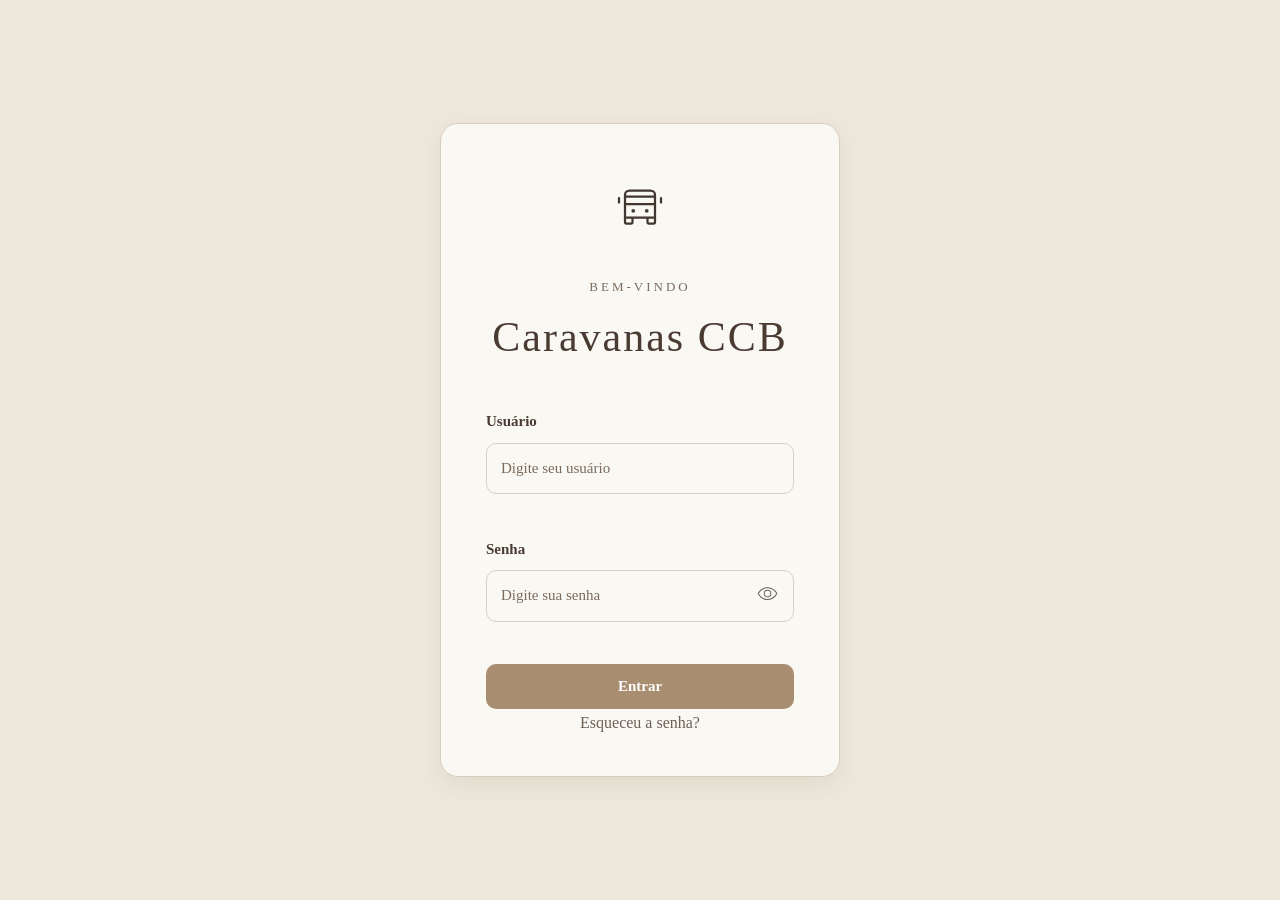
==== commit bf3c78d3: "fix: Refurbished Standard" ====
--- a/pages/associar-participante.html
+++ b/pages/associar-participante.html
@@ -13,7 +13,7 @@
 <body data-page="associar">
     <header class="page-header">
         <div class="page-header-inner">
-            <button class="btn btn--icon" id="backTop" aria-label="Voltar">←</button>
+            <button class="btn btn--icon" id="backTop" aria-label="Voltar"><svg class="icon" aria-hidden="true"><use href="../assets/icons.svg#ph-arrow-left"/></svg></button>
             <h1 class="page-title">Associar Participante</h1>
             <span class="header-spacer"></span>
         </div>
@@ -24,7 +24,7 @@
             <select class="select" id="caravanaSelect"></select>
         </div>
         <div class="search-field">
-            <span class="search-icon" aria-hidden="true">🔍</span>
+            <span class="search-icon" aria-hidden="true"><svg class="icon" aria-hidden="true"><use href="../assets/icons.svg#ph-magnifying-glass"/></svg></span>
             <label class="sr-only" for="searchDisponiveis">Pesquisar participantes</label>
             <input class="field" id="searchDisponiveis" type="search" placeholder="Pesquisar participantes" autocomplete="off">
         </div>
@@ -39,10 +39,10 @@
     </main>
     <nav class="bottom-nav" aria-label="Navegação principal">
         <div class="bottom-nav-inner">
-            <button class="bottom-nav-item" data-nav="dashboard.html"><span class="bottom-nav-icon" aria-hidden="true">🏠</span><span>Início</span></button>
-            <button class="bottom-nav-item" data-nav="caravanas.html"><span class="bottom-nav-icon" aria-hidden="true">🚌</span><span>Caravanas</span></button>
-            <button class="bottom-nav-item" data-nav="participantes.html"><span class="bottom-nav-icon" aria-hidden="true">👥</span><span>Participantes</span></button>
-            <button class="bottom-nav-item" data-nav="pesquisar-participante.html"><span class="bottom-nav-icon" aria-hidden="true">⋯</span><span>Mais</span></button>
+            <button class="bottom-nav-item" data-nav="dashboard.html"><span class="bottom-nav-icon" aria-hidden="true"><svg class="icon" aria-hidden="true"><use href="../assets/icons.svg#ph-house"/></svg></span><span>Início</span></button>
+            <button class="bottom-nav-item" data-nav="caravanas.html"><span class="bottom-nav-icon" aria-hidden="true"><svg class="icon" aria-hidden="true"><use href="../assets/icons.svg#ph-bus"/></svg></span><span>Caravanas</span></button>
+            <button class="bottom-nav-item" data-nav="participantes.html"><span class="bottom-nav-icon" aria-hidden="true"><svg class="icon" aria-hidden="true"><use href="../assets/icons.svg#ph-users"/></svg></span><span>Participantes</span></button>
+            <button class="bottom-nav-item" data-nav="pesquisar-participante.html"><span class="bottom-nav-icon" aria-hidden="true"><svg class="icon" aria-hidden="true"><use href="../assets/icons.svg#ph-dots-three"/></svg></span><span>Mais</span></button>
         </div>
     </nav>
     <script src="../js/storage.js"></script>
--- a/css/components.css
+++ b/css/components.css
@@ -3,6 +3,28 @@
    Canônico: .btn--*, .field, .card--clickable, .nav-item, .is-active
    Alias legado: .btn-primary, .form-input, .card-clickable, .active …
    ========================================================== */
+
+/* ---------- Ícones (Phosphor light via sprite assets/icons.svg) ---------- */
+.icon {
+    width: 1.2em;
+    height: 1.2em;
+    flex-shrink: 0;
+    fill: currentColor;
+    vertical-align: -0.2em;
+}
+
+/* Paridade de tamanho com os glifos anteriores */
+.btn--icon .icon,
+.icon-button .icon,
+.btn-icon .icon {
+    width: 1em;
+    height: 1em;
+}
+
+.login-logo .icon {
+    width: 1em;
+    height: 1em;
+}
 
 /* ---------- Botões ---------- */
 .btn {
@@ -158,7 +180,7 @@
 .select,
 .form-select {
     appearance: none;
-    background-image: url("data:image/svg+xml,%3Csvg xmlns='http://www.w3.org/2000/svg' width='12' height='12' viewBox='0 0 12 12'%3E%3Cpath fill='%236c6157' d='M6 8L1 3h10z'/%3E%3C/svg%3E");
+    background-image: url("data:image/svg+xml,%3Csvg xmlns='http://www.w3.org/2000/svg' width='12' height='12' viewBox='0 0 256 256'%3E%3Cpath fill='%236c6157' d='M212.24,100.24l-80,80a6,6,0,0,1-8.48,0l-80-80a6,6,0,0,1,8.48-8.48L128,167.51l75.76-75.75a6,6,0,0,1,8.48,8.48Z'/%3E%3C/svg%3E");
     background-repeat: no-repeat;
     background-position: right 14px center;
     padding-right: 36px;
